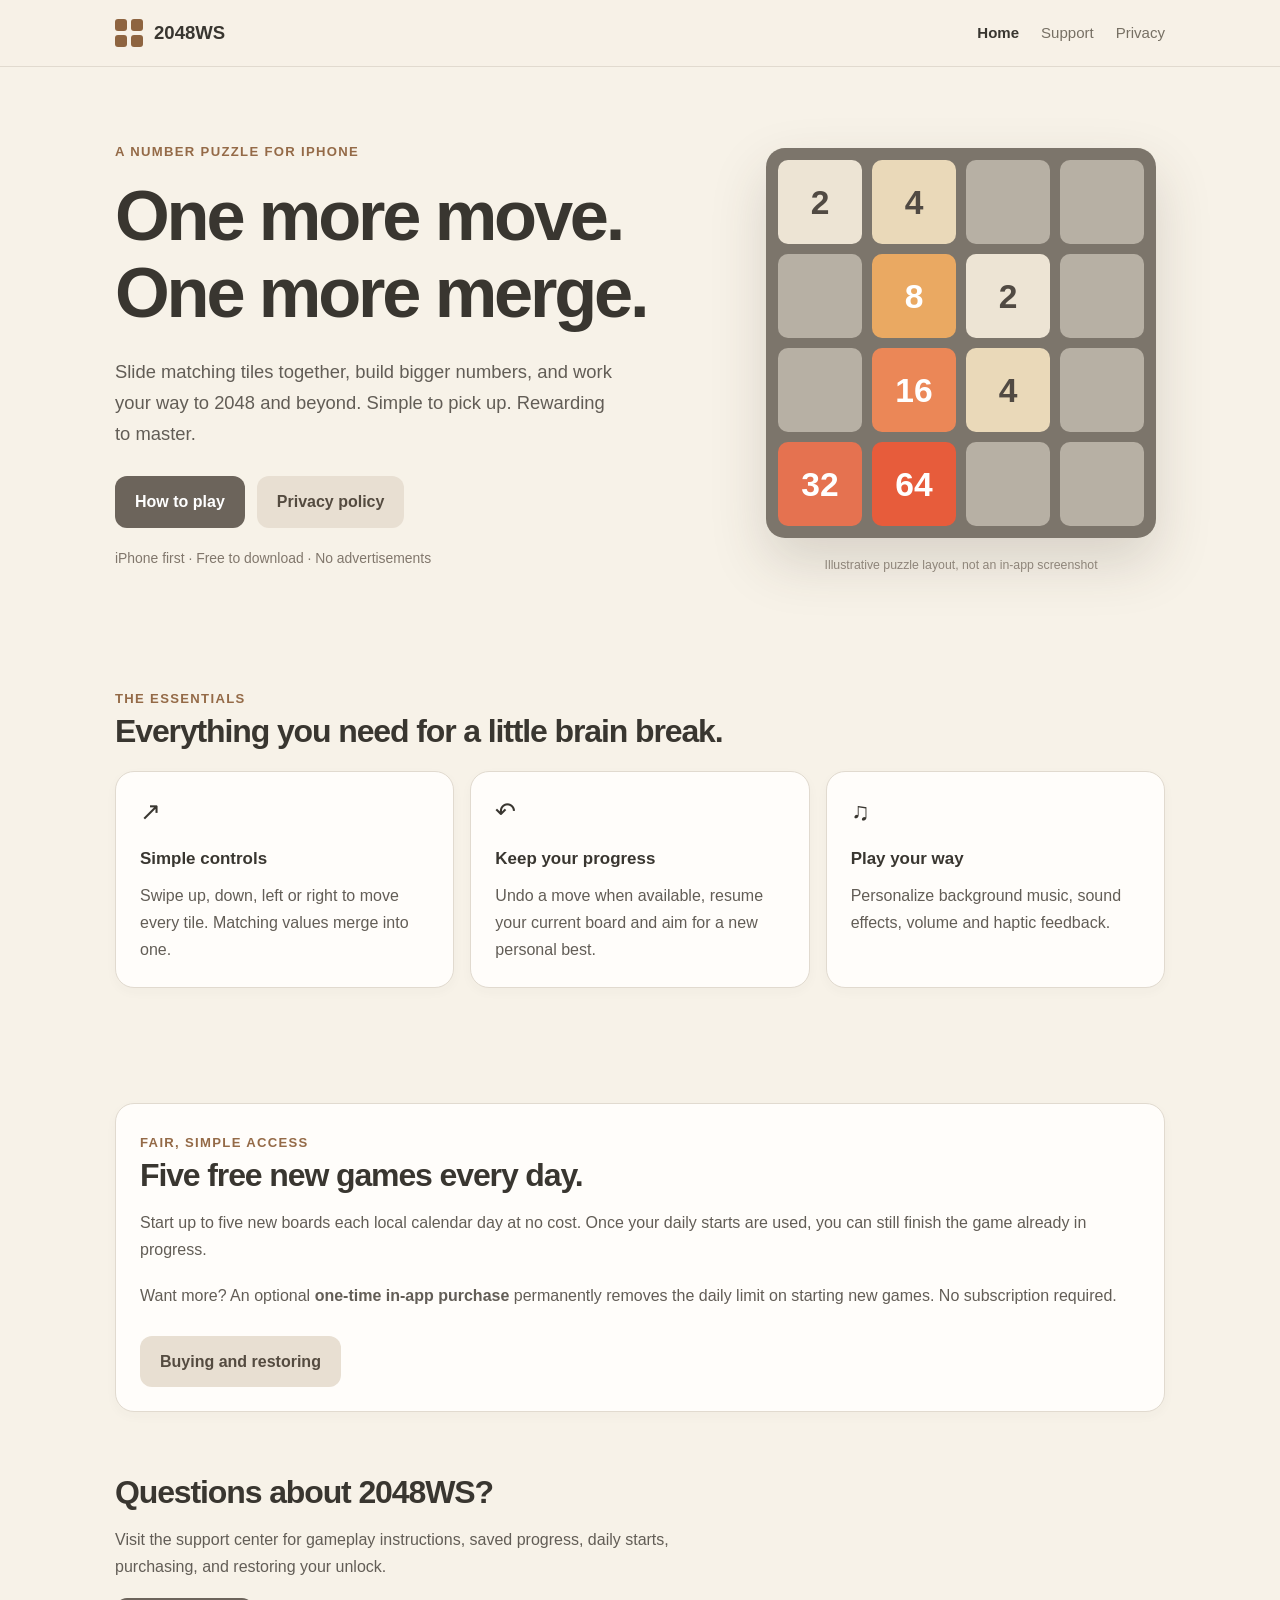
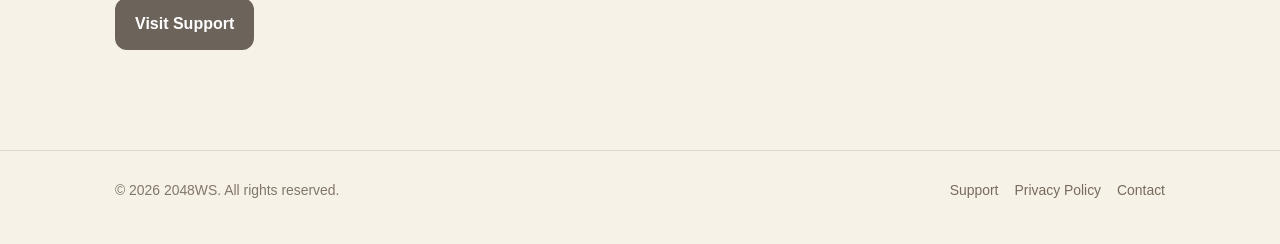
==== docs/2048ws/index.html @ fec5ea55 "site(2048WS): publish English marketing landing page for App Store" ====
<!doctype html>
<html lang="en">
<head>
  <meta charset="utf-8">
  <meta name="viewport" content="width=device-width,initial-scale=1">
  <meta name="theme-color" content="#f7f2e8">
  <meta name="description" content="2048WS is a thoughtful 2048-style number puzzle for iPhone. Slide and merge tiles, keep your best score, and enjoy five free new games each day.">
  <title>2048WS | Slide. Merge. Think.</title>
  <link rel="stylesheet" href="./styles.css">
</head>
<body>
<header><div class="shell top">
  <a class="brand" href="./"><span class="brandmark" aria-hidden="true"><i></i><i></i><i></i><i></i></span>2048WS</a>
  <nav class="nav" aria-label="Main navigation">
    <a href="./" aria-current="page">Home</a><a href="./support.html">Support</a><a href="./privacy.html">Privacy</a>
  </nav>
</div></header>
<main class="shell">
  <section class="hero">
    <div>
      <span class="eyebrow">A number puzzle for iPhone</span>
      <h1>One more move.<br>One more merge.</h1>
      <p class="lead">Slide matching tiles together, build bigger numbers, and work your way to 2048 and beyond. Simple to pick up. Rewarding to master.</p>
      <div class="actions">
        <a class="btn" href="./support.html">How to play</a>
        <a class="btn secondary" href="./privacy.html">Privacy policy</a>
      </div>
      <p class="small" style="margin-top:19px">iPhone first · Free to download · No advertisements</p>
    </div>
    <div>
      <div class="gridboard" role="img" aria-label="Illustration of a 2048 puzzle grid, showing numbered tiles from 2 through 64">
        <div class="tile v2">2</div><div class="tile v4">4</div><div class="tile empty"></div><div class="tile empty"></div>
        <div class="tile empty"></div><div class="tile v8">8</div><div class="tile v2">2</div><div class="tile empty"></div>
        <div class="tile empty"></div><div class="tile v16">16</div><div class="tile v4">4</div><div class="tile empty"></div>
        <div class="tile v32">32</div><div class="tile v64">64</div><div class="tile empty"></div><div class="tile empty"></div>
      </div>
      <p class="preview-label">Illustrative puzzle layout, not an in-app screenshot</p>
    </div>
  </section>
  <section class="section" aria-labelledby="features">
    <span class="eyebrow">The essentials</span>
    <h2 id="features">Everything you need for a little brain break.</h2>
    <div class="features">
      <div class="panel"><div class="kicker" aria-hidden="true">↗</div><h3>Simple controls</h3><p>Swipe up, down, left or right to move every tile. Matching values merge into one.</p></div>
      <div class="panel"><div class="kicker" aria-hidden="true">↶</div><h3>Keep your progress</h3><p>Undo a move when available, resume your current board and aim for a new personal best.</p></div>
      <div class="panel"><div class="kicker" aria-hidden="true">♫</div><h3>Play your way</h3><p>Personalize background music, sound effects, volume and haptic feedback.</p></div>
    </div>
  </section>
  <section class="section">
    <div class="panel">
      <span class="eyebrow">Fair, simple access</span>
      <h2>Five free new games every day.</h2>
      <p>Start up to five new boards each local calendar day at no cost. Once your daily starts are used, you can still finish the game already in progress.</p>
      <p>Want more? An optional <strong>one-time in-app purchase</strong> permanently removes the daily limit on starting new games. No subscription required.</p>
      <div class="actions"><a class="btn secondary" href="./support.html#purchases">Buying and restoring</a></div>
    </div>
  </section>
  <section class="section">
    <h2>Questions about 2048WS?</h2>
    <p>Visit the support center for gameplay instructions, saved progress, daily starts, purchasing, and restoring your unlock.</p>
    <a class="btn" href="./support.html">Visit Support</a>
  </section>
</main>
<footer><div class="shell foot"><span>© 2026 2048WS. All rights reserved.</span><span><a href="./support.html">Support</a><a href="./privacy.html">Privacy Policy</a><a href="https://github.com/zerokiller007/pics/issues">Contact</a></span></div></footer>
</body>
</html>
---- docs/2048ws/styles.css ----
/* 2048WS public App Store website — accessible, no external fonts/trackers */
:root {
  color-scheme: light;
  --background:#f7f2e8; --ink:#393630; --muted:#777064;
  --card:#fffdfa; --board:#7c756b; --tile:#b7b0a4;
  --line:#e1dacf; --accent:#99613a;
  font-family: -apple-system,BlinkMacSystemFont,"Segoe UI",Roboto,Helvetica,Arial,sans-serif;
}
* {box-sizing:border-box}
html {scroll-behavior:smooth}
body {margin:0;background:var(--background);color:var(--ink);line-height:1.7}
a {color:#86562f;text-underline-offset:3px}
a:hover {color:#56371c}
.shell {width:min(1050px,calc(100% - 42px));margin:0 auto}
header {background:rgba(247,242,232,.96);border-bottom:1px solid var(--line)}
.top {display:flex;align-items:center;justify-content:space-between;gap:20px;padding:17px 0}
.brand {display:flex;align-items:center;gap:11px;color:var(--ink);font-weight:800;font-size:1.16rem;text-decoration:none}
.brandmark {display:grid;grid-template-columns:repeat(2,12px);gap:4px}
.brandmark i {display:block;height:12px;background:#8e6440;border-radius:3px}
.nav {display:flex;align-items:center;gap:22px;flex-wrap:wrap}
.nav a {font-size:.94rem;color:var(--muted);text-decoration:none}
.nav a[aria-current="page"],.nav a:hover {color:var(--ink);font-weight:700}
main {padding:44px 0 66px}
.hero {display:grid;grid-template-columns:minmax(0,1.18fr) minmax(260px,.82fr);gap:55px;align-items:center;padding:26px 0 70px}
.eyebrow {display:inline-block;font-size:.82rem;letter-spacing:.1em;text-transform:uppercase;font-weight:800;color:#946a47}
h1 {font-size:clamp(2.35rem,5.8vw,4.4rem);line-height:1.1;letter-spacing:-.045em;margin:13px 0 24px}
h2 {font-size:clamp(1.5rem,3vw,2rem);letter-spacing:-.035em;line-height:1.25;margin:0 0 14px}
h3 {font-size:1.06rem;margin:0 0 8px}
p {margin:0 0 18px;color:#625d56}
.lead {font-size:1.15rem;max-width:49ch}
.actions {display:flex;gap:12px;flex-wrap:wrap;margin-top:27px}
.btn {display:inline-block;padding:12px 20px;background:#6c645b;color:white;text-decoration:none;font-weight:750;border-radius:12px}
.btn:hover {color:white;background:#4f4840}
.btn.secondary {background:#e8dfd2;color:#544b40}
.btn.secondary:hover {color:#362f28;background:#d7cbba}
.gridboard {width:min(100%,390px);aspect-ratio:1;padding:12px;border-radius:19px;background:var(--board);display:grid;grid-template-columns:repeat(4,1fr);gap:10px;box-shadow:0 24px 55px rgba(63,54,43,.17);margin:0 auto}
.tile {background:var(--tile);border-radius:10px;display:grid;place-items:center;font-weight:850;font-size:clamp(1.2rem,3.7vw,2.1rem);color:#514a43}
.tile.v2 {background:#ede4d4}
.tile.v4 {background:#ead9b9}
.tile.v8 {background:#eaa962;color:#fff}
.tile.v16 {background:#eb8757;color:#fff}
.tile.v32 {background:#e57250;color:#fff}
.tile.v64 {background:#e75c3b;color:#fff}
.tile.empty {color:transparent}
.preview-label{text-align:center;color:#8e857a;font-size:.77rem;margin:17px 0 0}
.features {display:grid;grid-template-columns:repeat(3,1fr);gap:16px;margin:20px 0 55px}
.panel {background:var(--card);padding:24px;border:1px solid var(--line);border-radius:19px;box-shadow:0 4px 12px rgba(75,64,50,.03)}
.panel p:last-child{margin-bottom:0}
.kicker {font-size:1.55rem;line-height:1.3;margin-bottom:16px}
.section {padding:26px 0 34px}
.section>p {max-width:69ch}
.content {max-width:810px;margin:auto}
.content h1{font-size:clamp(2.1rem,4.8vw,3.3rem)}
.content section {margin:34px 0}
.content section h2 {font-size:1.45rem}
.content ul,.content ol{padding-left:23px;color:#625d56}
.content li{margin:8px 0}
.faq details {background:#fffdfa;border:1px solid var(--line);padding:16px 20px;border-radius:14px;margin-bottom:11px}
.faq summary {cursor:pointer;font-weight:750}
.faq details p {margin:13px 0 4px}
.notice {background:#eee5d7;border-left:4px solid #ad8060;border-radius:0 11px 11px 0;padding:13px 18px;margin:20px 0}
footer {padding:28px 0 42px;border-top:1px solid var(--line);font-size:.87rem;color:#80766b}
.foot {display:flex;justify-content:space-between;gap:16px;flex-wrap:wrap}
.foot a {color:#776a5c;text-decoration:none;margin-left:16px}
.small {font-size:.87rem;color:#81776c}
@media(max-width:760px){
 .hero{grid-template-columns:1fr;gap:35px;padding-bottom:38px}
 .features{grid-template-columns:1fr}
 .nav{gap:14px}
 main{padding-top:28px}
 .gridboard{max-width:320px}
 .foot a{margin:0 12px 0 0}
}
@media(prefers-reduced-motion:reduce){html{scroll-behavior:auto}}
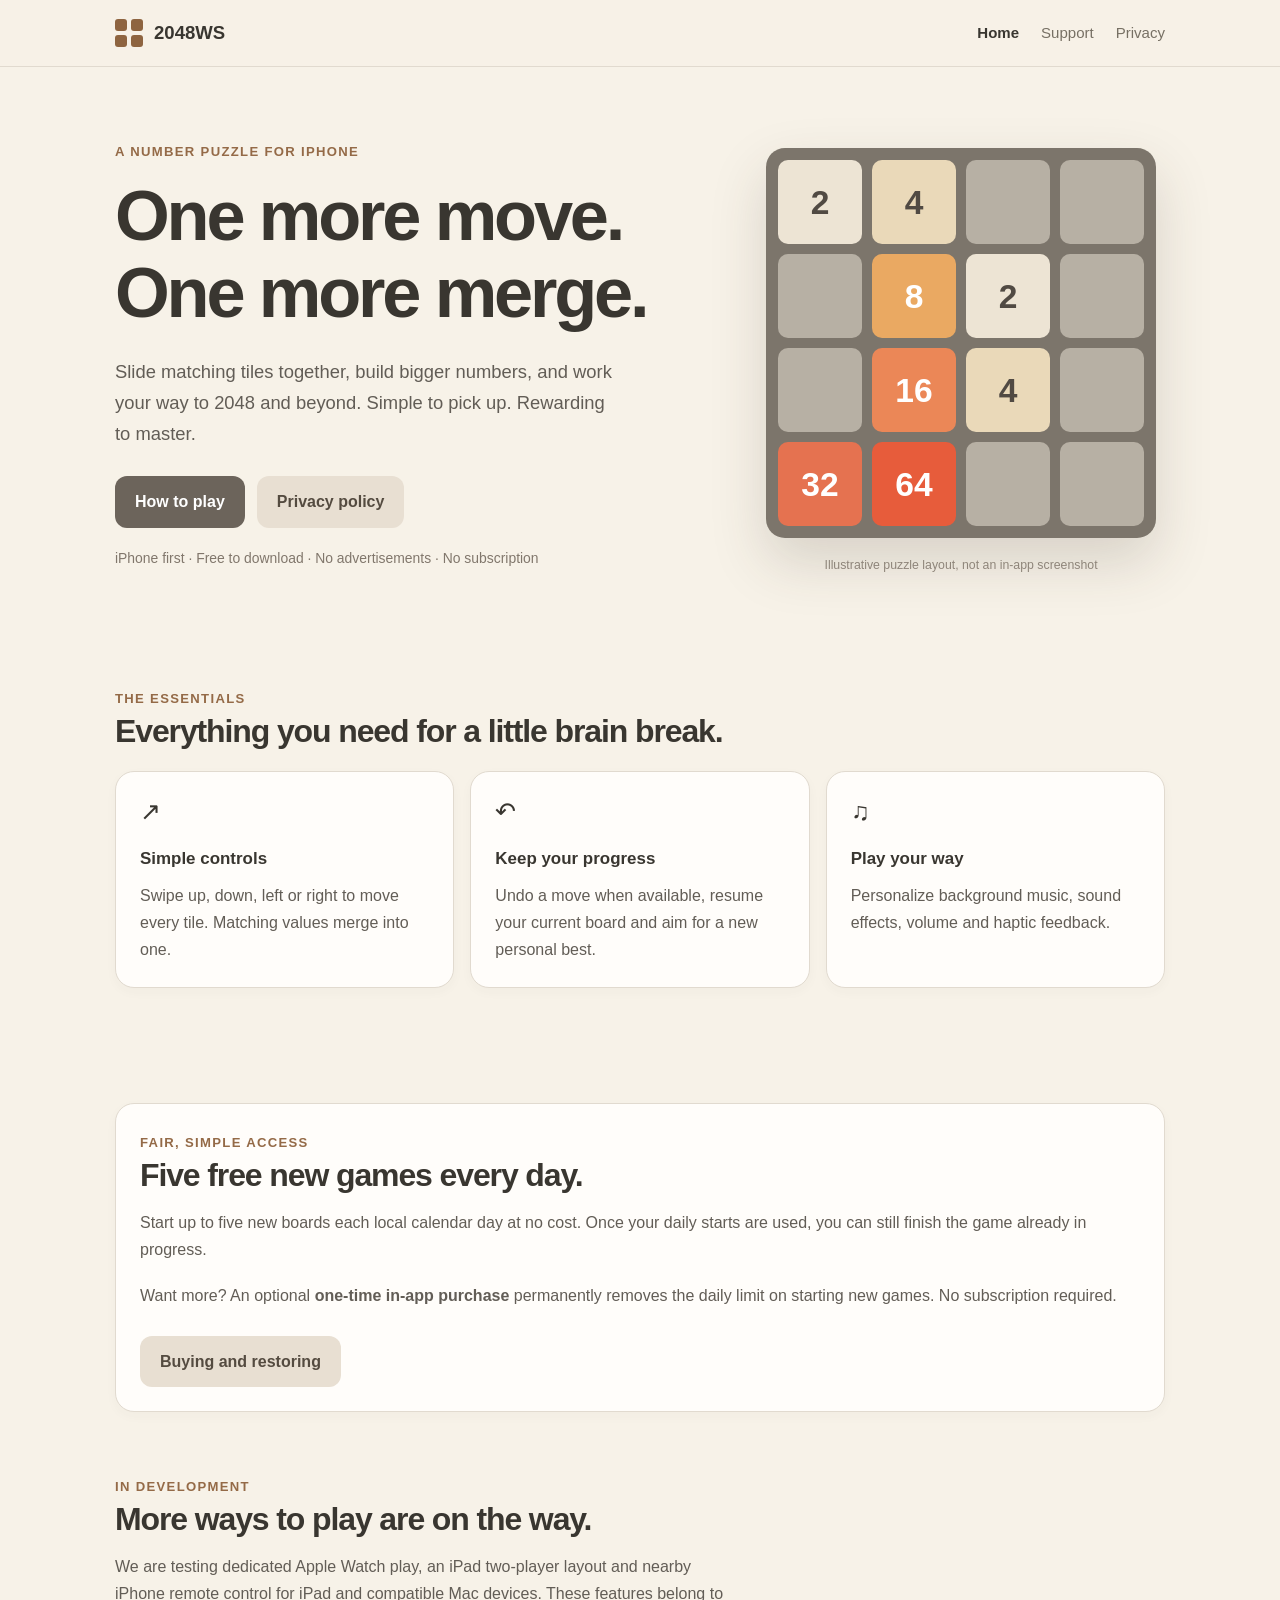
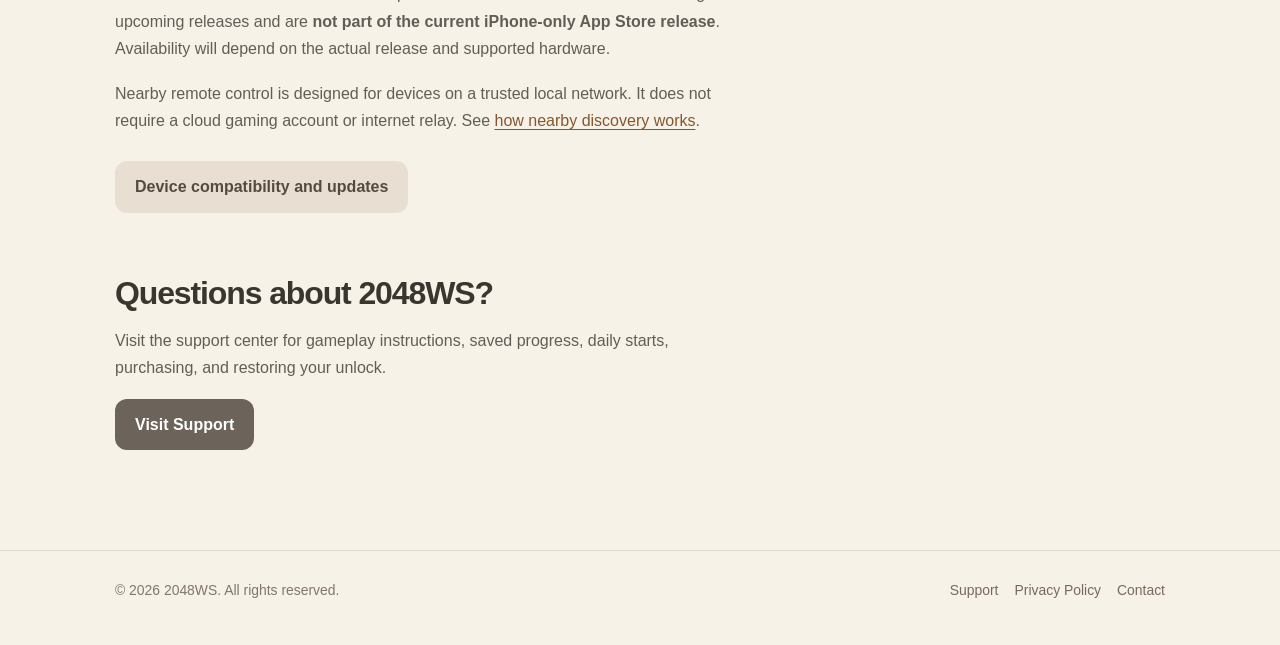
==== commit 1dbd3219: "site(2048ws): clarify current iPhone release and upcoming Watch iPad Mac features" ====
--- a/docs/2048ws/index.html
+++ b/docs/2048ws/index.html
@@ -4,7 +4,7 @@
   <meta charset="utf-8">
   <meta name="viewport" content="width=device-width,initial-scale=1">
   <meta name="theme-color" content="#f7f2e8">
-  <meta name="description" content="2048WS is a thoughtful 2048-style number puzzle for iPhone. Slide and merge tiles, keep your best score, and enjoy five free new games each day.">
+  <meta name="description" content="2048WS is a clean number puzzle for iPhone, with five free new games each day, saved progress and optional one-time unlock. Get help, privacy details and platform updates here.">
   <title>2048WS | Slide. Merge. Think.</title>
   <link rel="stylesheet" href="./styles.css">
 </head>
@@ -25,7 +25,7 @@
         <a class="btn" href="./support.html">How to play</a>
         <a class="btn secondary" href="./privacy.html">Privacy policy</a>
       </div>
-      <p class="small" style="margin-top:19px">iPhone first · Free to download · No advertisements</p>
+      <p class="small" style="margin-top:19px">iPhone first · Free to download · No advertisements · No subscription</p>
     </div>
     <div>
       <div class="gridboard" role="img" aria-label="Illustration of a 2048 puzzle grid, showing numbered tiles from 2 through 64">
@@ -55,6 +55,13 @@
       <div class="actions"><a class="btn secondary" href="./support.html#purchases">Buying and restoring</a></div>
     </div>
   </section>
+  <section class="section" id="next">
+    <span class="eyebrow">In development</span>
+    <h2>More ways to play are on the way.</h2>
+    <p>We are testing dedicated Apple Watch play, an iPad two-player layout and nearby iPhone remote control for iPad and compatible Mac devices. These features belong to upcoming releases and are <strong>not part of the current iPhone-only App Store release</strong>. Availability will depend on the actual release and supported hardware.</p>
+    <p>Nearby remote control is designed for devices on a trusted local network. It does not require a cloud gaming account or internet relay. See <a href="./privacy.html#nearby">how nearby discovery works</a>.</p>
+    <div class="actions"><a class="btn secondary" href="./support.html#platforms">Device compatibility and updates</a></div>
+  </section>
   <section class="section">
     <h2>Questions about 2048WS?</h2>
     <p>Visit the support center for gameplay instructions, saved progress, daily starts, purchasing, and restoring your unlock.</p>
